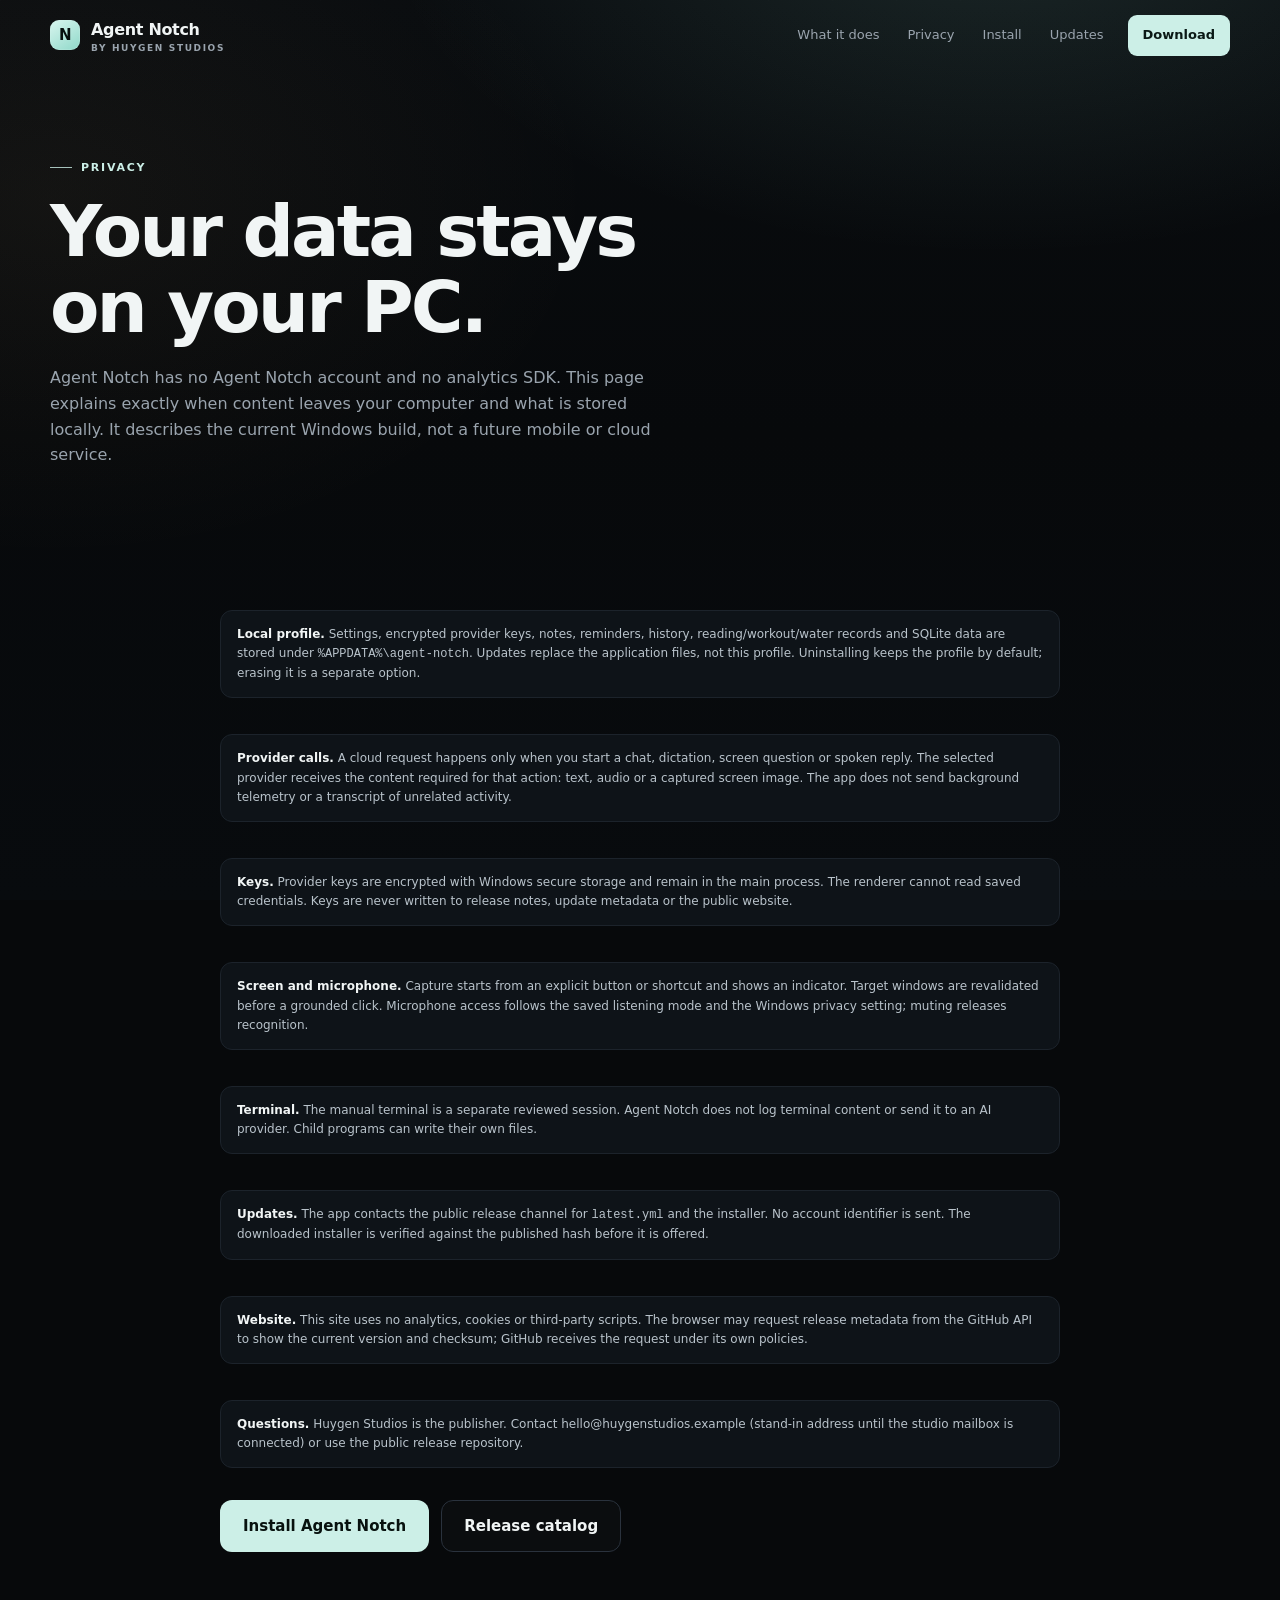
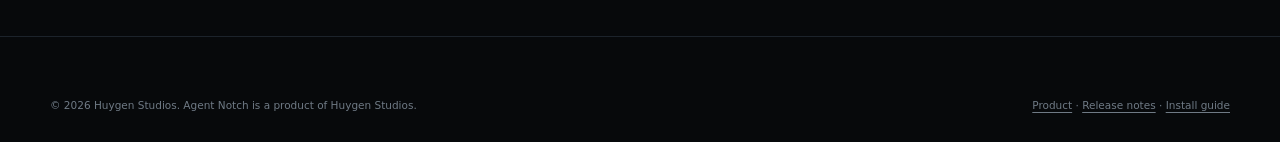
==== privacy.html @ 82a71ee0 "Add privacy policy and 0.18.0 release details" ====
<!doctype html>
<html lang="en" data-type="software">
<head>
<meta charset="utf-8">
<meta name="viewport" content="width=device-width, initial-scale=1, viewport-fit=cover">
<title>Agent Notch privacy — Huygen Studios</title>
<meta name="description" content="How Agent Notch handles local data, provider keys, screen capture, dictation and updates. No Agent Notch account, no analytics SDK.">
<meta name="page-type" content="software">
<meta name="site-kind" content="software">
<link rel="canonical" href="https://shravan-kumar-nalacharla.github.io/agent-notch-site/privacy.html">
<meta property="og:type" content="website">
<meta property="og:site_name" content="Huygen Studios">
<meta property="og:title" content="Agent Notch privacy — Huygen Studios">
<meta property="og:description" content="How Agent Notch handles local data, provider keys, screen capture, dictation and updates.">
<meta property="og:url" content="https://shravan-kumar-nalacharla.github.io/agent-notch-site/privacy.html">
<meta property="og:image" content="https://shravan-kumar-nalacharla.github.io/agent-notch-site/assets/og.png">
<meta name="twitter:card" content="summary_large_image">
<meta name="theme-color" content="#07090b">
<link rel="icon" href="assets/favicon.svg" type="image/svg+xml">
<link rel="apple-touch-icon" href="assets/icon-256.png">
<link rel="stylesheet" href="assets/site.css">
</head>
<body>
<a class="skip" href="#main">Skip to content</a>
<header class="site-head" id="siteHead">
  <div class="wrap">
    <a class="brand" href="./" aria-label="Agent Notch home"><span class="brand-mark" aria-hidden="true">N</span><span>Agent Notch<small>by Huygen Studios</small></span></a>
    <nav class="nav" aria-label="Main">
      <a href="./#features">What it does</a>
      <a href="privacy.html" aria-current="page">Privacy</a>
      <a href="./#install">Install</a>
      <a href="releases.html">Updates</a>
      <a class="nav-download" href="https://github.com/shravan-kumar-nalacharla/agent-notch-releases/releases/latest/download/Agent-Notch-Setup.exe">Download</a>
    </nav>
    <button class="menu-toggle" id="menuToggle" aria-label="Open menu" aria-expanded="false" aria-controls="siteHead"><span></span></button>
  </div>
</header>
<main id="main">
  <section class="releases-hero">
    <div class="wrap">
      <span class="eyebrow">Privacy</span>
      <h1>Your data stays<br>on your PC.</h1>
      <p>Agent Notch has no Agent Notch account and no analytics SDK. This page explains exactly when content leaves your computer and what is stored locally. It describes the current Windows build, not a future mobile or cloud service.</p>
    </div>
  </section>
  <section class="section-tight">
    <div class="wrap" style="max-width:840px">
      <div class="release-notes" style="display:grid;gap:18px">
        <article class="release-note"><strong>Local profile.</strong> Settings, encrypted provider keys, notes, reminders, history, reading/workout/water records and SQLite data are stored under <code>%APPDATA%\agent-notch</code>. Updates replace the application files, not this profile. Uninstalling keeps the profile by default; erasing it is a separate option.</article>
        <article class="release-note"><strong>Provider calls.</strong> A cloud request happens only when you start a chat, dictation, screen question or spoken reply. The selected provider receives the content required for that action: text, audio or a captured screen image. The app does not send background telemetry or a transcript of unrelated activity.</article>
        <article class="release-note"><strong>Keys.</strong> Provider keys are encrypted with Windows secure storage and remain in the main process. The renderer cannot read saved credentials. Keys are never written to release notes, update metadata or the public website.</article>
        <article class="release-note"><strong>Screen and microphone.</strong> Capture starts from an explicit button or shortcut and shows an indicator. Target windows are revalidated before a grounded click. Microphone access follows the saved listening mode and the Windows privacy setting; muting releases recognition.</article>
        <article class="release-note"><strong>Terminal.</strong> The manual terminal is a separate reviewed session. Agent Notch does not log terminal content or send it to an AI provider. Child programs can write their own files.</article>
        <article class="release-note"><strong>Updates.</strong> The app contacts the public release channel for <code>latest.yml</code> and the installer. No account identifier is sent. The downloaded installer is verified against the published hash before it is offered.</article>
        <article class="release-note"><strong>Website.</strong> This site uses no analytics, cookies or third-party scripts. The browser may request release metadata from the GitHub API to show the current version and checksum; GitHub receives the request under its own policies.</article>
        <article class="release-note"><strong>Questions.</strong> Huygen Studios is the publisher. Contact <a href="mailto:hello@huygenstudios.example">hello@huygenstudios.example</a> (stand-in address until the studio mailbox is connected) or use the public release repository.</article>
      </div>
      <div class="hero-actions"><a class="btn btn-primary" href="./#install">Install Agent Notch</a><a class="btn btn-ghost" href="releases.html">Release catalog</a></div>
    </div>
  </section>
</main>
<footer class="site-foot">
  <div class="wrap"><div class="foot-bottom" style="margin-top:0;border-top:0"><span>© 2026 Huygen Studios. Agent Notch is a product of Huygen Studios.</span><span><a href="./">Product</a> · <a href="releases.html">Release notes</a> · <a href="./#install">Install guide</a></span></div></div>
</footer>
<script src="assets/site.js" defer></script>
</body>
</html>
---- assets/site.css ----
:root{
  --bg:#07090b;
  --bg-soft:#0b0e12;
  --panel:#10151a;
  --panel-2:#161c23;
  --panel-3:#1d242d;
  --line:#2a323d;
  --line-soft:#1c232b;
  --text:#f1f5f5;
  --muted:#9aa4ae;
  --mint:#ccefe7;
  --mint-deep:#8fd8c9;
  --amber:#f1c27d;
  --danger:#ff8a8a;
  --radius:18px;
  --radius-sm:12px;
  --shadow:0 30px 90px rgba(0,0,0,.48);
  --wrap:1180px;
  --font:"Segoe UI Variable Text","Segoe UI",system-ui,-apple-system,sans-serif;
  --display:"Segoe UI Variable Display","Segoe UI",system-ui,-apple-system,sans-serif;
  --serif:"Iowan Old Style","Palatino Linotype",Georgia,serif;
}
*{box-sizing:border-box}
html{scroll-behavior:smooth;scroll-padding-top:88px}
body{margin:0;background:var(--bg);color:var(--text);font:16px/1.6 var(--font);-webkit-font-smoothing:antialiased;overflow-x:hidden}
body::before{content:"";position:fixed;inset:0;z-index:-2;background:
  radial-gradient(900px 480px at 78% -8%,rgba(143,216,201,.13),transparent 68%),
  radial-gradient(780px 520px at 4% 22%,rgba(241,194,125,.05),transparent 70%),
  linear-gradient(180deg,#090c0f 0%,#07090b 48%,#080b0e 100%)}
body::after{content:"";position:fixed;inset:0;z-index:-1;pointer-events:none;opacity:.22;background-image:linear-gradient(rgba(255,255,255,.028) 1px,transparent 1px),linear-gradient(90deg,rgba(255,255,255,.028) 1px,transparent 1px);background-size:64px 64px;mask-image:linear-gradient(180deg,#000 0%,transparent 72%)}
a{color:inherit;text-decoration:none}
button{font:inherit;color:inherit}
img{max-width:100%;display:block}
svg{display:block}
::selection{background:var(--mint);color:#0b1b18}
.skip{position:fixed;left:16px;top:-80px;z-index:100;background:var(--mint);color:#07100e;padding:10px 16px;border-radius:10px;font-weight:700;transition:top .2s}
.skip:focus{top:16px}
.wrap{width:min(var(--wrap),calc(100% - 48px));margin-inline:auto}
.eyebrow{display:inline-flex;align-items:center;gap:9px;font-size:11px;letter-spacing:.16em;text-transform:uppercase;color:var(--mint);font-weight:700}
.eyebrow::before{content:"";width:22px;height:1px;background:var(--mint);opacity:.8}
h1,h2,h3,h4{font-family:var(--display);letter-spacing:-.04em;line-height:1.05;margin:0;text-wrap:balance}
h1{font-size:clamp(46px,6.4vw,86px);font-weight:680}
h2{font-size:clamp(32px,4.4vw,56px);font-weight:650}
h3{font-size:22px;font-weight:650;letter-spacing:-.025em;line-height:1.2}
p{margin:0}
.muted{color:var(--muted)}
.serif{font-family:var(--serif);font-style:italic;font-weight:400;letter-spacing:-.02em}

/* header */
.site-head{position:fixed;top:0;left:0;right:0;z-index:50;height:72px;display:flex;align-items:center;border-bottom:1px solid transparent;transition:background .25s,border-color .25s,backdrop-filter .25s}
.site-head.scrolled{background:rgba(7,9,11,.78);border-bottom-color:var(--line-soft);backdrop-filter:blur(18px)}
.site-head .wrap{display:flex;align-items:center;justify-content:space-between;gap:24px}
.brand{display:flex;align-items:center;gap:11px;font-weight:700;letter-spacing:-.02em}
.brand-mark{width:30px;height:30px;border-radius:9px;background:linear-gradient(145deg,#d9f6ef,#8fd8c9);display:grid;place-items:center;color:#07100e;font-size:15px;font-weight:800;box-shadow:0 0 0 1px rgba(204,239,231,.24) inset}
.brand small{display:block;font-size:9px;letter-spacing:.18em;text-transform:uppercase;color:var(--muted);font-weight:700;line-height:1.2}
.nav{display:flex;align-items:center;gap:4px}
.nav a{font-size:13px;color:var(--muted);padding:9px 12px;border-radius:9px;transition:color .2s,background .2s}
.nav a:hover,.nav a:focus-visible{color:var(--text);background:rgba(255,255,255,.05)}
.nav .nav-download{background:var(--mint);color:#0b1916;font-weight:700;padding:10px 15px;margin-left:8px}
.nav .nav-download:hover{background:#dcf8f1;color:#07100e}
.menu-toggle{display:none;background:transparent;border:1px solid var(--line);border-radius:9px;width:42px;height:42px;place-items:center;cursor:pointer}
.menu-toggle span{display:block;width:17px;height:1.5px;background:currentColor;box-shadow:0 5px 0 currentColor,0 -5px 0 currentColor}

/* hero */
.hero{min-height:min(100svh,940px);padding:132px 0 64px;display:flex;align-items:center}
.hero-grid{display:grid;grid-template-columns:minmax(0,.93fr) minmax(520px,1.07fr);gap:64px;align-items:center}
.hero h1{margin:20px 0 0}
.hero h1 em{font-family:var(--serif);font-style:italic;font-weight:400;color:var(--mint);letter-spacing:-.03em}
.hero-lede{max-width:540px;margin:24px 0 0;color:#c3cbd2;font-size:clamp(17px,1.5vw,20px);line-height:1.6}
.hero-actions{display:flex;flex-wrap:wrap;gap:12px;margin:32px 0 0}
.btn{display:inline-flex;align-items:center;justify-content:center;gap:10px;min-height:52px;padding:0 22px;border-radius:12px;border:1px solid transparent;font-weight:700;font-size:15px;cursor:pointer;transition:transform .18s,background .18s,border-color .18s,color .18s}
.btn:hover{transform:translateY(-1px)}
.btn:active{transform:translateY(0)}
.btn-primary{background:var(--mint);color:#08120f}
.btn-primary:hover{background:#ddf8f1}
.btn-ghost{border-color:var(--line);background:rgba(255,255,255,.02);color:var(--text)}
.btn-ghost:hover{border-color:#56616e;background:rgba(255,255,255,.05)}
.btn svg{width:17px;height:17px}
.hero-facts{display:flex;flex-wrap:wrap;gap:10px 18px;margin:22px 0 0;color:var(--muted);font-size:12.5px}
.hero-facts span{display:inline-flex;align-items:center;gap:7px}
.hero-facts span::before{content:"";width:5px;height:5px;border-radius:50%;background:var(--mint);opacity:.8}
.hero-small{margin-top:18px;font-size:11.5px;color:#7f8994}
.hero-small a{color:#b9c2ca;text-decoration:underline;text-underline-offset:3px}

/* live island mock */
.stage{position:relative;padding:20px 0 0}
.stage-glow{position:absolute;inset:6% 2% 8%;background:radial-gradient(closest-side,rgba(143,216,201,.18),transparent 72%);filter:blur(10px);z-index:0}
.desktop{position:relative;z-index:1;border:1px solid var(--line);background:linear-gradient(180deg,#11161b,#0a0d10);border-radius:24px;padding:14px;box-shadow:var(--shadow)}
.desktop-bar{display:flex;align-items:center;justify-content:space-between;padding:0 6px 12px;color:#74808c;font-size:10.5px;letter-spacing:.08em;text-transform:uppercase}
.desktop-bar .lights{display:flex;gap:5px}
.desktop-bar i{width:6px;height:6px;border-radius:50%;background:#39424d}
.desktop-screen{position:relative;min-height:520px;border-radius:16px;background:
  radial-gradient(600px 320px at 50% -10%,rgba(204,239,231,.08),transparent 70%),
  linear-gradient(180deg,#0c1014,#080b0e);border:1px solid #1b222a;overflow:hidden;display:flex;flex-direction:column;align-items:center;padding:22px 22px 26px}
.desktop-screen .wall-label{position:absolute;left:18px;bottom:16px;font-size:10px;color:#5f6a76}
.island{width:100%;max-width:452px;margin-top:24px;border:1px solid #333d47;border-radius:20px;background:rgba(13,18,23,.96);box-shadow:0 24px 70px rgba(0,0,0,.5),0 0 0 1px rgba(204,239,231,.04) inset;overflow:hidden;transition:transform .4s cubic-bezier(.22,1,.36,1),opacity .3s}
.island.is-collapsed{transform:translateY(-18px) scale(.985);opacity:.35;pointer-events:none}
.island-top{display:flex;align-items:center;justify-content:space-between;gap:10px;padding:12px 14px 9px;border-bottom:1px solid #1d252d;font-size:11px;color:#9aa6b1}
.island-status{display:flex;align-items:center;gap:7px}
.island-status::before{content:"";width:6px;height:6px;border-radius:50%;background:var(--mint);box-shadow:0 0 10px rgba(204,239,231,.7)}
.island-controls{display:flex;gap:5px}
.island-controls button{width:28px;height:24px;border:0;border-radius:7px;background:transparent;color:#9aa6b1;display:grid;place-items:center;cursor:pointer;transition:background .2s,color .2s}
.island-controls button:hover{background:#202932;color:var(--text)}
.island-controls svg{width:13px;height:13px}
.island-body{padding:12px 14px 10px;min-height:270px}
.demo-panel[hidden]{display:none}
.demo-panel{animation:panel-in .32s cubic-bezier(.22,1,.36,1)}
@keyframes panel-in{from{opacity:0;transform:translateY(7px)}to{opacity:1;transform:none}}
.demo-kicker{display:flex;align-items:center;justify-content:space-between;font-size:10px;color:#77838f;letter-spacing:.09em;text-transform:uppercase;margin-bottom:9px}
.track{display:flex;gap:11px;align-items:center}
.track-art{width:44px;height:44px;border-radius:11px;flex:none;background:linear-gradient(145deg,#2a4a46,#15211f);display:grid;place-items:center;color:var(--mint)}
.track-art svg{width:20px;height:20px}
.track h4{font-size:14px;font-weight:650;letter-spacing:-.01em;margin:0;line-height:1.3}
.track p{font-size:10.5px;color:#8995a0;margin:2px 0 0}
.track-wave{display:flex;align-items:center;gap:2px;height:26px;margin-left:auto;flex:none}
.track-wave i{width:2px;border-radius:2px;background:#8fd8c9;opacity:.75;height:var(--h,30%)}
.seek{height:4px;background:#29323b;border-radius:99px;margin:14px 0 3px;position:relative;overflow:hidden}
.seek::before{content:"";position:absolute;inset:0 48% 0 0;background:var(--mint);border-radius:99px}
.time{display:flex;justify-content:space-between;font-size:9.5px;color:#7d8995;font-variant-numeric:tabular-nums}
.transport{display:flex;align-items:center;justify-content:center;gap:20px;margin:10px 0 4px}
.transport button{border:0;background:transparent;color:#b9c4cc;cursor:pointer;display:grid;place-items:center;width:30px;height:30px;border-radius:50%}
.transport button:hover{background:#202932;color:var(--text)}
.transport .play{width:38px;height:38px;background:var(--mint);color:#0b1a16}
.transport .play:hover{background:#dcf8f1}
.transport svg{width:16px;height:16px}
.lyrics-demo{padding-top:6px;min-height:82px;display:flex;flex-direction:column;justify-content:flex-end;gap:4px;overflow:hidden}
.lyrics-demo .prev{font-size:12.5px;color:#8c98a3;line-height:18px;display:-webkit-box;-webkit-line-clamp:2;-webkit-box-orient:vertical;overflow:hidden}
.lyrics-demo .now{font-size:17px;font-weight:700;line-height:22px;letter-spacing:-.01em;display:-webkit-box;-webkit-line-clamp:2;-webkit-box-orient:vertical;overflow:hidden}
.demo-chat{display:flex;flex-direction:column;gap:9px;min-height:250px}
.demo-msg{max-width:88%;padding:9px 11px;border-radius:11px;font-size:12.5px;line-height:1.5;color:#d6dde3;background:#1a222a}
.demo-msg.user{align-self:flex-end;background:#d7f3ec;color:#10201d;border-bottom-right-radius:4px}
.demo-msg.assistant{border-bottom-left-radius:4px}
.demo-composer{display:flex;align-items:center;gap:8px;margin-top:auto;border:1px solid #303a44;background:#0c1116;border-radius:11px;padding:8px 9px;color:#77838f;font-size:12px}
.demo-composer span{flex:1}
.demo-composer button{width:26px;height:26px;border-radius:50%;border:0;background:var(--mint);color:#0b1a16;display:grid;place-items:center}
.demo-focus{display:flex;flex-direction:column;align-items:center;justify-content:center;min-height:250px;gap:8px}
.demo-focus .timer{font-size:56px;font-weight:650;letter-spacing:-.05em;font-variant-numeric:tabular-nums}
.demo-focus .label{font-size:11px;color:#8c98a3}
.demo-focus .focus-actions{display:flex;gap:8px;margin-top:8px}
.demo-focus .focus-actions button{border:1px solid #38424d;background:#171f27;color:#d6dde3;border-radius:9px;padding:7px 12px;font-size:11px;cursor:pointer}
.demo-focus .focus-actions button:hover{background:#202a34}
.demo-water{display:flex;flex-direction:column;gap:12px;min-height:250px;justify-content:center}
.demo-water .water-head{display:flex;justify-content:space-between;align-items:end}
.demo-water .water-head strong{font-size:34px;letter-spacing:-.04em}
.demo-water .water-head span{font-size:11px;color:#8c98a3}
.glasses{display:flex;gap:6px}
.glasses i{height:36px;flex:1;border-radius:7px;border:1px solid #33404a;background:#151d24}
.glasses i.full{background:linear-gradient(180deg,#bcefe4,#7fd0bf);border-color:#a8e6d8}
.demo-water button{border:1px solid #38424d;background:#171f27;color:#d6dde3;border-radius:9px;padding:9px 12px;font-size:11px;cursor:pointer;align-self:flex-start}
.demo-tools{display:grid;grid-template-columns:1fr 1fr;gap:8px;min-height:250px}
.demo-tool{display:flex;align-items:center;gap:9px;padding:10px;border:1px solid #2b353f;border-radius:10px;background:#131a20;font-size:11px;color:#c6d0d8}
.demo-tool svg{width:15px;height:15px;color:var(--mint)}
.island-nav{display:flex;align-items:center;justify-content:center;gap:8px;padding:8px 12px 12px;border-top:1px solid #1d252d}
.island-nav button{position:relative;width:34px;height:34px;border:0;border-radius:10px;background:transparent;color:#7f8b97;display:grid;place-items:center;cursor:pointer;transition:background .18s,color .18s,transform .18s}
.island-nav button:hover{background:#1b242c;color:var(--text);transform:translateY(-1px)}
.island-nav button[aria-selected="true"]{background:#25312f;color:var(--mint)}
.island-nav svg{width:15px;height:15px}
.island-nav button::after{content:attr(data-tip);position:absolute;bottom:calc(100% + 8px);left:50%;transform:translateX(-50%) translateY(3px);background:#e8f6f2;color:#0b1714;font-size:10px;font-weight:700;white-space:nowrap;padding:5px 8px;border-radius:6px;opacity:0;pointer-events:none;transition:opacity .15s,transform .15s;box-shadow:0 8px 24px rgba(0,0,0,.35)}
.island-nav button:hover::after,.island-nav button:focus-visible::after{opacity:1;transform:translateX(-50%) translateY(0)}
.demo-note{display:flex;justify-content:space-between;align-items:center;gap:12px;margin-top:14px;color:#7f8b97;font-size:11px}
.demo-note button{border:0;background:transparent;color:#b9c4cc;font-size:11px;text-decoration:underline;text-underline-offset:3px;cursor:pointer}
@keyframes eq{0%,100%{transform:scaleY(.45)}50%{transform:scaleY(1)}}
.track-wave i{transform-origin:center;animation:eq 1.8s ease-in-out infinite;animation-delay:calc(var(--d,0) * -0.12s)}
@media(prefers-reduced-motion:reduce){*{animation-duration:.001ms!important;animation-iteration-count:1!important;transition-duration:.001ms!important;scroll-behavior:auto!important}.track-wave i{height:30%}}

/* sections */
section{position:relative}
.section{padding:110px 0}
.section-tight{padding:84px 0}
.section-head{display:flex;justify-content:space-between;align-items:end;gap:32px;margin-bottom:48px}
.section-head .lede{max-width:470px;color:var(--muted);font-size:15px;line-height:1.65}
.rule{height:1px;background:var(--line-soft);width:100%}
.feature-grid{display:grid;grid-template-columns:repeat(12,1fr);gap:14px}
.feature{border:1px solid var(--line-soft);background:linear-gradient(180deg,rgba(22,28,35,.7),rgba(12,16,20,.55));border-radius:var(--radius);padding:26px;min-height:230px;display:flex;flex-direction:column;justify-content:space-between;transition:transform .22s,border-color .22s,background .22s}
.feature:hover{transform:translateY(-2px);border-color:#3a4652;background:linear-gradient(180deg,rgba(27,35,43,.8),rgba(12,16,20,.65))}
.feature.span-5{grid-column:span 5}.feature.span-7{grid-column:span 7}.feature.span-4{grid-column:span 4}.feature.span-6{grid-column:span 6}.feature.span-8{grid-column:span 8}
.feature-icon{width:38px;height:38px;border-radius:10px;border:1px solid #34414b;background:#131b22;display:grid;place-items:center;color:var(--mint);margin-bottom:34px}
.feature-icon svg{width:18px;height:18px}
.feature p{color:var(--muted);font-size:13.5px;line-height:1.6;margin-top:8px;max-width:46ch}
.feature .fact{display:inline-block;margin-top:18px;font-size:10.5px;color:var(--mint);letter-spacing:.06em;text-transform:uppercase}

.split{display:grid;grid-template-columns:1fr 1fr;gap:64px;align-items:center}
.split-copy p{color:var(--muted);margin-top:18px;max-width:48ch}
.split-copy h2{margin-top:16px}
.split-copy .btn{margin-top:26px}
.quote-card{border:1px solid var(--line-soft);border-radius:22px;background:linear-gradient(160deg,#121920,#0a0e12);padding:30px;position:relative;overflow:hidden}
.quote-card::before{content:"";position:absolute;inset:0;background:radial-gradient(360px 220px at 82% 0%,rgba(204,239,231,.1),transparent 70%);pointer-events:none}
.quote-card blockquote{margin:0;font-family:var(--serif);font-size:clamp(23px,2.5vw,32px);line-height:1.35;letter-spacing:-.02em;color:#eaf2ef;position:relative}
.quote-card footer{margin-top:22px;display:flex;align-items:center;gap:10px;font-size:11px;color:#8d99a4}
.quote-card footer::before{content:"";width:24px;height:1px;background:var(--mint);opacity:.7}
.checks{list-style:none;padding:0;margin:24px 0 0;display:grid;gap:11px}
.checks li{display:flex;gap:10px;align-items:flex-start;color:#c6cfd6;font-size:13.5px}
.checks svg{width:16px;height:16px;color:var(--mint);flex:none;margin-top:2px}

/* install */
.install{display:grid;grid-template-columns:.9fr 1.1fr;gap:70px;align-items:start}
.steps{counter-reset:step;display:grid;gap:0}
.step{display:grid;grid-template-columns:34px 1fr;gap:16px;padding:22px 0;border-bottom:1px solid var(--line-soft);counter-increment:step}
.step:first-child{padding-top:0}
.step::before{content:counter(step,decimal-leading-zero);font-size:11px;font-weight:700;color:var(--mint);letter-spacing:.08em;padding-top:3px}
.step h3{font-size:16px;letter-spacing:-.01em}
.step p{color:var(--muted);font-size:13px;margin-top:5px;max-width:56ch}
.step code{font:11.5px/1.4 ui-monospace,SFMono-Regular,Consolas,monospace;background:#161d24;border:1px solid #2a343e;padding:2px 6px;border-radius:5px;color:#d7e1e8;overflow-wrap:anywhere}
.notice{border:1px solid #4c3f2c;background:linear-gradient(180deg,rgba(241,194,125,.1),rgba(241,194,125,.03));border-radius:12px;padding:14px 16px;margin-top:22px;font-size:12px;color:#e6d3b4;line-height:1.6}
.notice strong{color:#ffe6bd}
.install-card{border:1px solid var(--line);background:linear-gradient(180deg,#12181e,#0a0e12);border-radius:22px;padding:28px;box-shadow:var(--shadow)}
.install-card h3{font-size:18px}
.version-row{display:flex;align-items:center;justify-content:space-between;gap:10px;padding:14px 0;border-bottom:1px solid var(--line-soft);font-size:12px;color:var(--muted)}
.version-row strong{color:var(--text);font-size:13px}
.version-pill{display:inline-flex;font-size:10px;font-weight:700;letter-spacing:.07em;text-transform:uppercase;background:rgba(204,239,231,.1);color:var(--mint);border:1px solid rgba(204,239,231,.2);padding:4px 8px;border-radius:99px}
.hash{margin-top:16px;font:10.5px/1.7 ui-monospace,SFMono-Regular,Consolas,monospace;color:#8b97a2;overflow-wrap:anywhere}
.hash a{color:#c6d1d8;text-decoration:underline;text-underline-offset:3px}
.install-card .btn{width:100%;margin-top:18px}
.install-card small{display:block;margin-top:12px;font-size:10.5px;color:#78838e;text-align:center}

/* updates / release strip */
.release-feature{display:grid;grid-template-columns:1fr 1fr;gap:56px;align-items:start}
.release-list{display:grid;gap:0;border-top:1px solid var(--line-soft)}
.release-row{display:grid;grid-template-columns:120px 1fr auto;gap:18px;align-items:start;padding:18px 0;border-bottom:1px solid var(--line-soft);transition:background .2s}
.release-row:hover{background:rgba(255,255,255,.025)}
.release-row .v{font-size:12px;font-weight:700;color:var(--mint);letter-spacing:.03em}
.release-row .d{font-size:11px;color:#7d8893;padding-top:2px}
.release-row h4{font-size:14px;letter-spacing:-.01em}
.release-row p{font-size:12px;color:var(--muted);margin-top:3px}
.release-row .arrow{color:#6e7a85;font-size:18px;padding-top:3px}
.timeline{display:grid;gap:0;border-left:1px solid var(--line);margin-left:8px}
.timeline article{position:relative;padding:0 0 34px 30px}
.timeline article::before{content:"";position:absolute;left:-5px;top:6px;width:9px;height:9px;border-radius:50%;background:var(--mint);box-shadow:0 0 0 4px var(--bg)}
.timeline article:last-child{padding-bottom:0}
.timeline .when{font-size:11px;color:#7f8a95;letter-spacing:.03em}
.timeline h3{margin:6px 0 8px;font-size:21px}
.timeline ul{margin:10px 0 0;padding-left:18px;color:var(--muted);font-size:13px;line-height:1.65}
.timeline .tag{display:inline-block;margin-left:8px;font-size:9px;letter-spacing:.08em;text-transform:uppercase;color:#0b1916;background:var(--mint);border-radius:4px;padding:2px 5px;font-weight:800;vertical-align:2px}
.timeline .tag.old{background:#28333c;color:#b6c2cb}

/* faq */
.faq{display:grid;grid-template-columns:.8fr 1.2fr;gap:60px;align-items:start}
.faq-list{border-top:1px solid var(--line-soft)}
.faq-list details{border-bottom:1px solid var(--line-soft);padding:0}
.faq-list summary{list-style:none;cursor:pointer;display:flex;justify-content:space-between;align-items:center;gap:20px;padding:20px 0;font-size:15px;font-weight:650;letter-spacing:-.01em}
.faq-list summary::-webkit-details-marker{display:none}
.faq-list summary::after{content:"+";font-size:20px;color:var(--mint);font-weight:400;transition:transform .2s}
.faq-list details[open] summary::after{transform:rotate(45deg)}
.faq-list p{color:var(--muted);font-size:13.5px;line-height:1.7;padding:0 30px 20px 0;max-width:70ch}

/* footer */
.site-foot{border-top:1px solid var(--line-soft);padding:42px 0 30px;background:#07090b}
.foot-grid{display:flex;justify-content:space-between;gap:40px;align-items:start}
.foot-brand p{color:var(--muted);font-size:12px;max-width:330px;margin-top:12px}
.foot-links{display:flex;gap:44px}
.foot-col h4{font-size:10px;text-transform:uppercase;letter-spacing:.14em;color:#7d8893;margin-bottom:12px}
.foot-col a{display:block;font-size:12.5px;color:#b1bbc4;padding:4px 0}
.foot-col a:hover{color:var(--mint)}
.foot-bottom{display:flex;justify-content:space-between;gap:20px;margin-top:38px;padding-top:18px;border-top:1px solid var(--line-soft);font-size:10.5px;color:#6f7a85}
.foot-bottom a{text-decoration:underline;text-underline-offset:3px}

/* releases page */
.releases-hero{padding:150px 0 40px}
.releases-hero h1{font-size:clamp(40px,6vw,72px);max-width:900px;margin-top:18px}
.releases-hero p{color:var(--muted);max-width:620px;margin-top:20px;font-size:16px}
.release-layout{display:grid;grid-template-columns:260px 1fr;gap:64px;padding:50px 0 100px;align-items:start}
.release-aside{position:sticky;top:100px}
.release-aside h3{font-size:12px;text-transform:uppercase;letter-spacing:.14em;color:#7f8a95;margin-bottom:12px}
.release-aside a{display:block;font-size:12px;color:#aab4bd;padding:6px 0}
.release-aside a:hover{color:var(--mint)}
.release-body .lede{color:var(--muted);font-size:15px;max-width:70ch;margin-bottom:34px}
.release-body .timeline article{padding-bottom:42px}
.release-body .timeline h2{font-size:clamp(24px,2.6vw,34px);margin:6px 0 12px}
.release-body .timeline p{color:var(--muted);font-size:13.5px;max-width:72ch}
.release-body .timeline ul{max-width:72ch}
.release-note{border:1px solid var(--line-soft);background:#0e1318;border-radius:12px;padding:14px 16px;margin:18px 0 0;font-size:12px;color:#b9c3cb}
.release-note strong{color:var(--text)}

@media(max-width:1080px){
  .hero-grid{grid-template-columns:1fr;gap:40px}
  .hero{min-height:auto;padding-top:118px}
  .stage{max-width:680px}
  .feature.span-5,.feature.span-7,.feature.span-4,.feature.span-6,.feature.span-8{grid-column:span 6}
  .split,.install,.release-feature,.faq{grid-template-columns:1fr;gap:36px}
  .release-layout{grid-template-columns:1fr}
  .release-aside{position:static;display:flex;flex-wrap:wrap;gap:6px 18px}
  .release-aside h3{width:100%}
}
@media(max-width:760px){
  .wrap{width:calc(100% - 36px)}
  .nav{display:none}
  .menu-toggle{display:grid}
  .site-head.open .nav{display:flex;position:absolute;top:72px;left:18px;right:18px;flex-direction:column;align-items:stretch;background:#0c1116;border:1px solid var(--line);border-radius:14px;padding:8px;box-shadow:var(--shadow)}
  .site-head.open .nav a{padding:12px}
  .site-head.open .nav .nav-download{margin:6px 0 0;text-align:center}
  .hero{padding:104px 0 34px}
  .hero-lede{font-size:16px;margin-top:18px}
  .hero-actions{margin-top:24px}
  .hero-facts,.hero-small{display:none}
  .stage{padding-top:8px}
  h1{font-size:clamp(40px,12vw,60px)}
  .section{padding:80px 0}
  .section-head{display:block;margin-bottom:30px}
  .section-head .lede{margin-top:16px}
  .feature-grid{grid-template-columns:1fr}
  .feature.span-5,.feature.span-7,.feature.span-4,.feature.span-6,.feature.span-8{grid-column:auto}
  .feature{min-height:0;padding:22px}
  .feature-icon{margin-bottom:26px}
  .desktop-screen{min-height:0;padding:16px 10px 20px}
  .island{max-width:100%}
  .island-body{min-height:260px}
  .desktop-screen .wall-label{display:none}
  .foot-grid{display:block}
  .foot-links{margin-top:30px;gap:34px;flex-wrap:wrap}
  .foot-bottom{display:block;line-height:1.9}
  .foot-bottom span{display:block}
  .release-row{grid-template-columns:1fr auto;gap:6px 14px}
  .release-row .d{grid-column:1;grid-row:2}
  .release-row .arrow{grid-column:2;grid-row:1/3}
  .releases-hero{padding-top:120px}
  .timeline article{padding-left:24px}
  .install-card{padding:22px}
}
@media(max-width:390px){
  .hero-actions .btn{width:100%}
  .island-body{padding:10px}
  .track-wave{display:none}
  .island-nav{gap:3px;padding-inline:7px}
  .island-nav button{width:31px}
  .demo-note{display:block}
  .demo-note button{margin-top:8px}
}
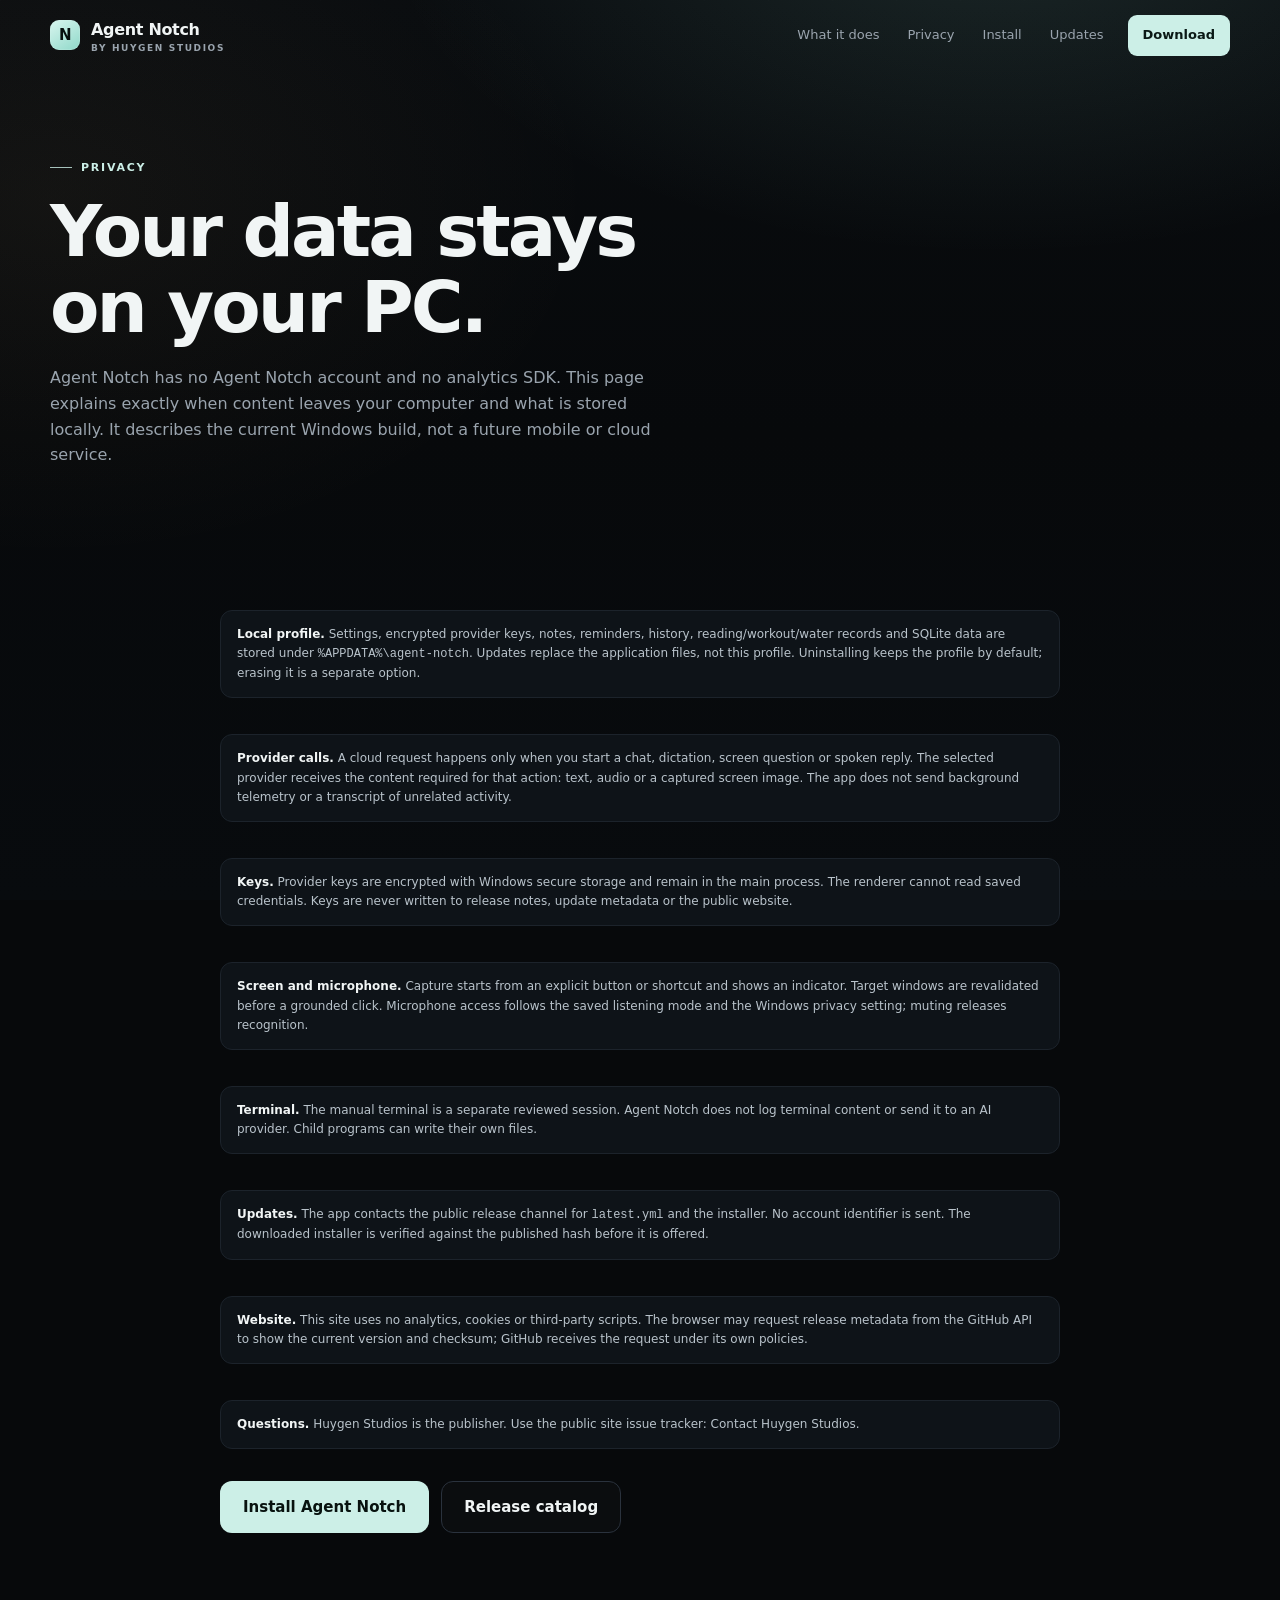
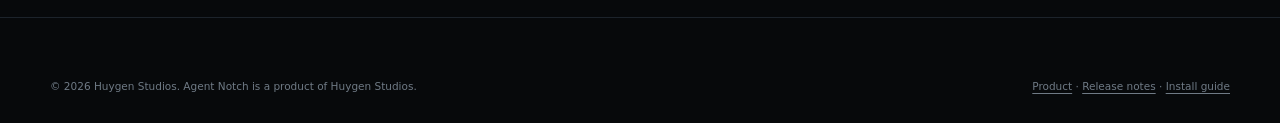
==== commit 3df71297: "Use the public issue tracker as the contact path" ====
--- a/privacy.html
+++ b/privacy.html
@@ -53,7 +53,7 @@
         <article class="release-note"><strong>Terminal.</strong> The manual terminal is a separate reviewed session. Agent Notch does not log terminal content or send it to an AI provider. Child programs can write their own files.</article>
         <article class="release-note"><strong>Updates.</strong> The app contacts the public release channel for <code>latest.yml</code> and the installer. No account identifier is sent. The downloaded installer is verified against the published hash before it is offered.</article>
         <article class="release-note"><strong>Website.</strong> This site uses no analytics, cookies or third-party scripts. The browser may request release metadata from the GitHub API to show the current version and checksum; GitHub receives the request under its own policies.</article>
-        <article class="release-note"><strong>Questions.</strong> Huygen Studios is the publisher. Contact <a href="mailto:hello@huygenstudios.example">hello@huygenstudios.example</a> (stand-in address until the studio mailbox is connected) or use the public release repository.</article>
+        <article class="release-note"><strong>Questions.</strong> Huygen Studios is the publisher. Use the public site issue tracker: <a href="https://github.com/shravan-kumar-nalacharla/agent-notch-site/issues">Contact Huygen Studios</a>.</article>
       </div>
       <div class="hero-actions"><a class="btn btn-primary" href="./#install">Install Agent Notch</a><a class="btn btn-ghost" href="releases.html">Release catalog</a></div>
     </div>
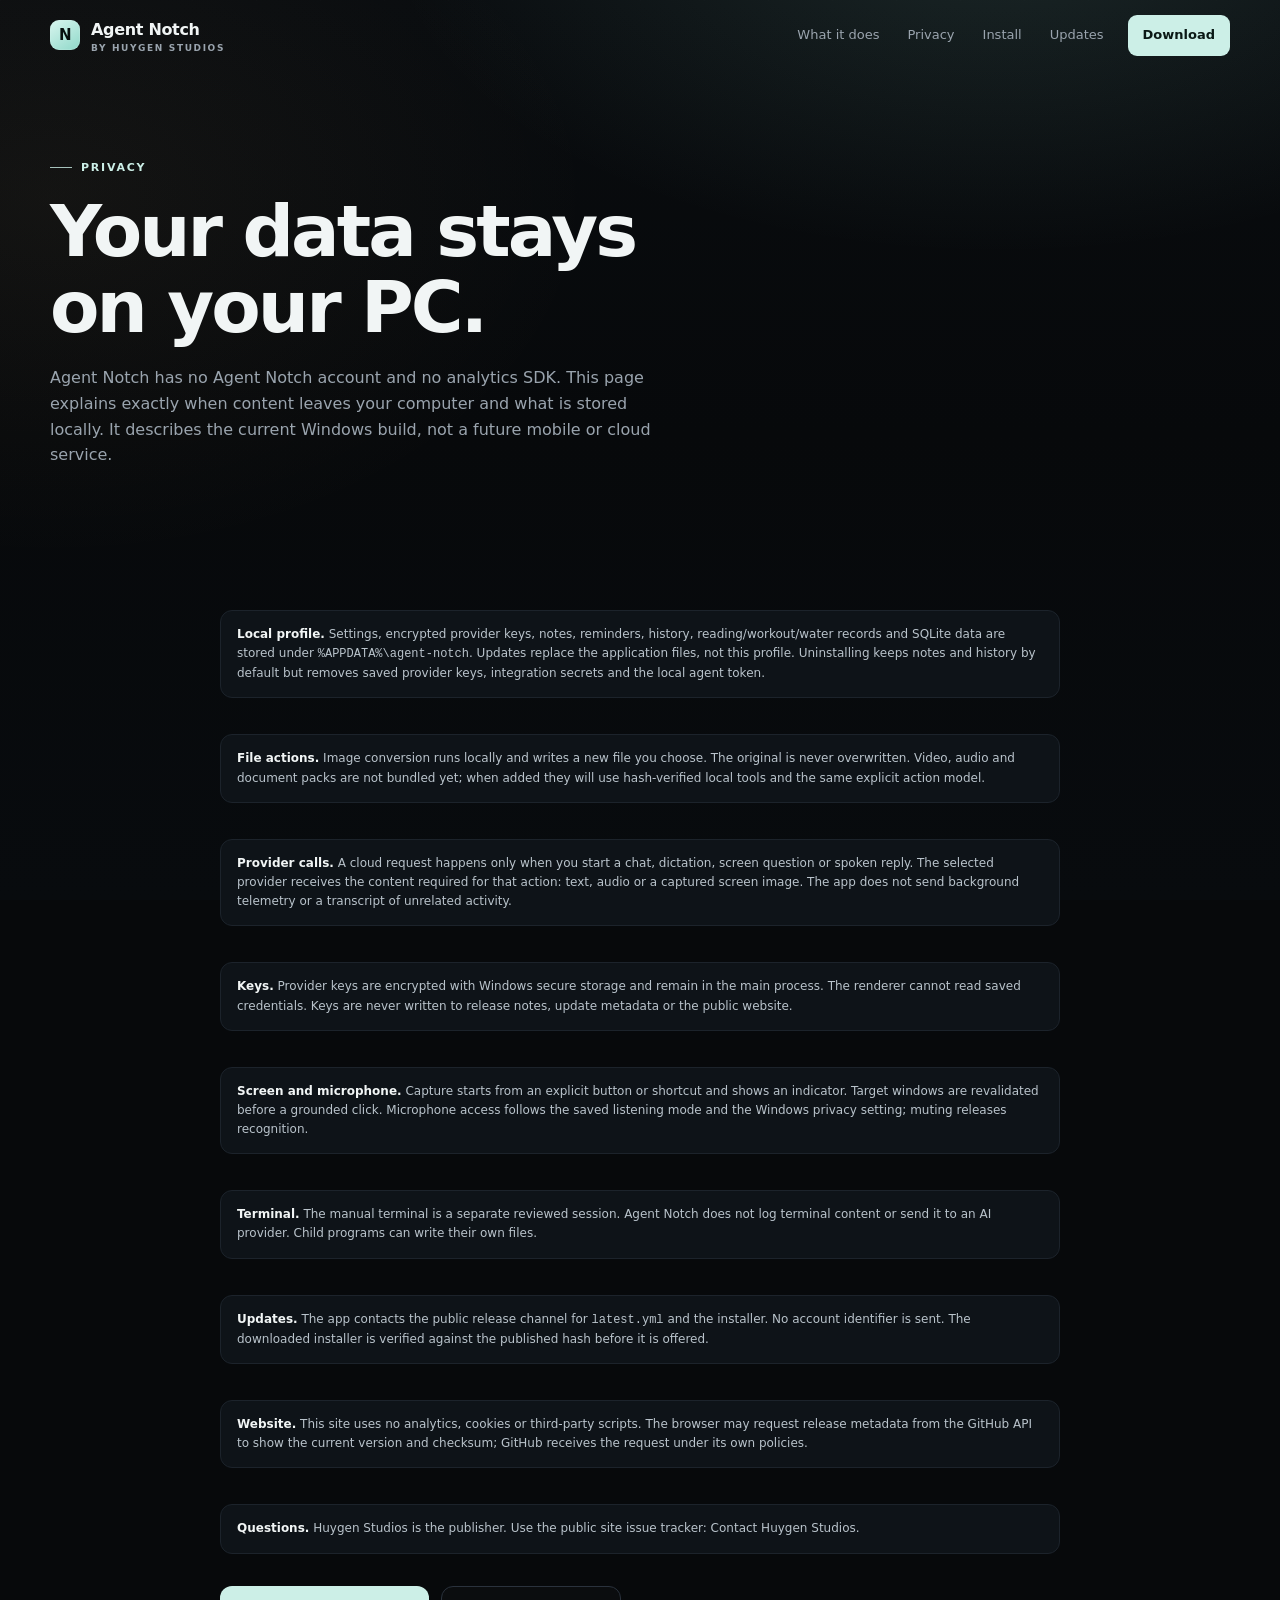
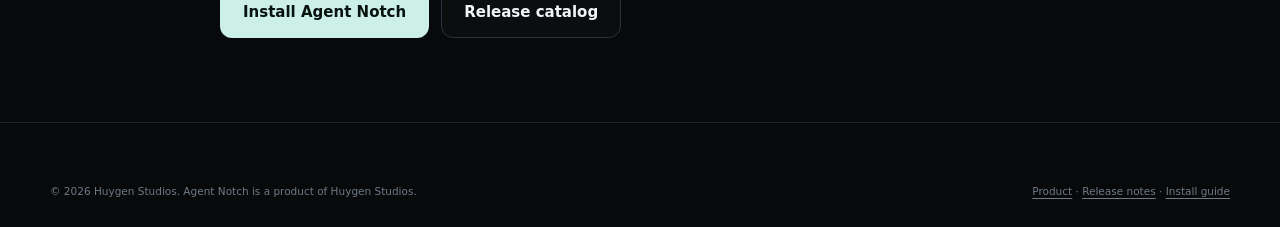
==== commit 1d258e0f: "Publish 0.19.0 notes, file actions and agent face" ====
--- a/privacy.html
+++ b/privacy.html
@@ -46,7 +46,8 @@
   <section class="section-tight">
     <div class="wrap" style="max-width:840px">
       <div class="release-notes" style="display:grid;gap:18px">
-        <article class="release-note"><strong>Local profile.</strong> Settings, encrypted provider keys, notes, reminders, history, reading/workout/water records and SQLite data are stored under <code>%APPDATA%\agent-notch</code>. Updates replace the application files, not this profile. Uninstalling keeps the profile by default; erasing it is a separate option.</article>
+        <article class="release-note"><strong>Local profile.</strong> Settings, encrypted provider keys, notes, reminders, history, reading/workout/water records and SQLite data are stored under <code>%APPDATA%\agent-notch</code>. Updates replace the application files, not this profile. Uninstalling keeps notes and history by default but removes saved provider keys, integration secrets and the local agent token.</article>
+        <article class="release-note"><strong>File actions.</strong> Image conversion runs locally and writes a new file you choose. The original is never overwritten. Video, audio and document packs are not bundled yet; when added they will use hash-verified local tools and the same explicit action model.</article>
         <article class="release-note"><strong>Provider calls.</strong> A cloud request happens only when you start a chat, dictation, screen question or spoken reply. The selected provider receives the content required for that action: text, audio or a captured screen image. The app does not send background telemetry or a transcript of unrelated activity.</article>
         <article class="release-note"><strong>Keys.</strong> Provider keys are encrypted with Windows secure storage and remain in the main process. The renderer cannot read saved credentials. Keys are never written to release notes, update metadata or the public website.</article>
         <article class="release-note"><strong>Screen and microphone.</strong> Capture starts from an explicit button or shortcut and shows an indicator. Target windows are revalidated before a grounded click. Microphone access follows the saved listening mode and the Windows privacy setting; muting releases recognition.</article>
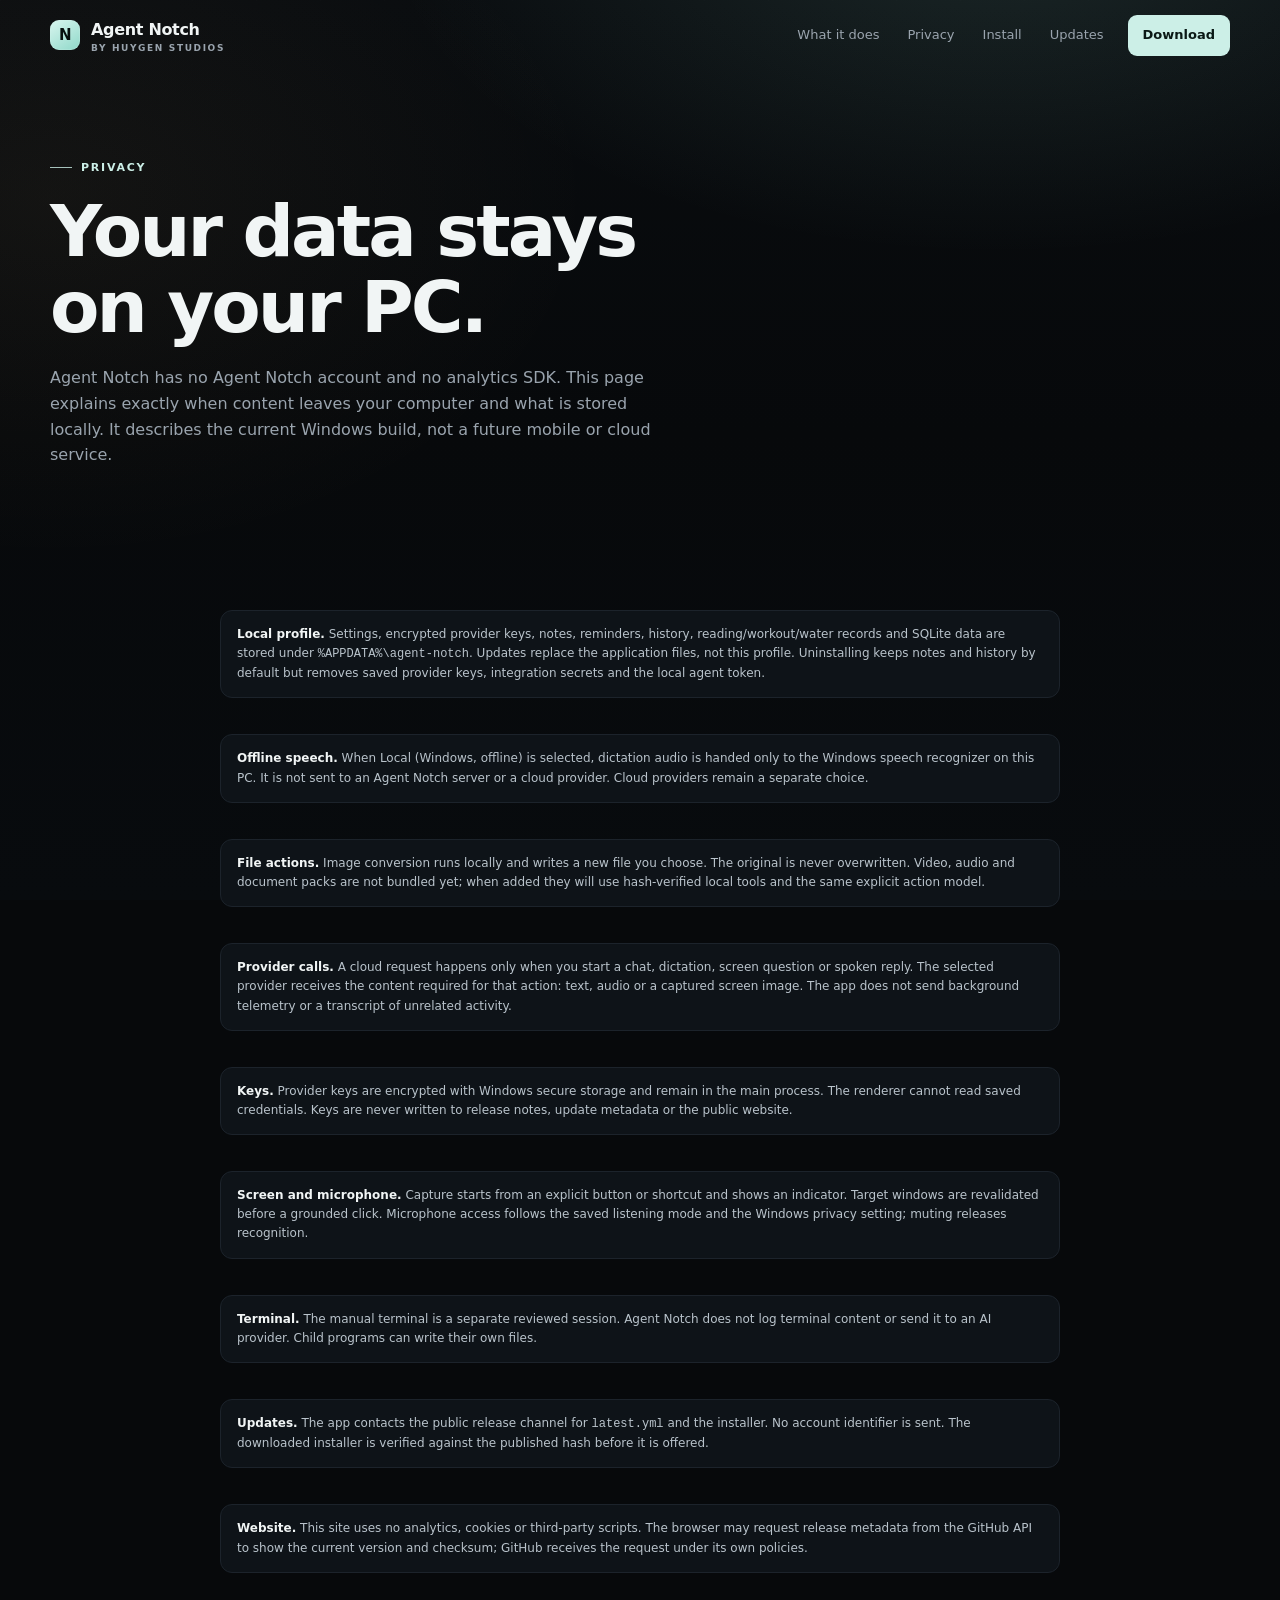
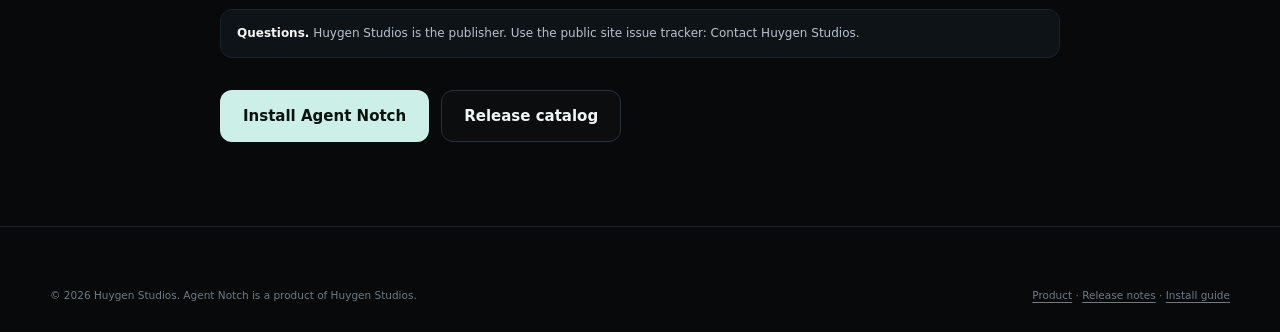
==== commit d5262b98: "Publish 0.20.0 local speech release" ====
--- a/privacy.html
+++ b/privacy.html
@@ -47,6 +47,7 @@
     <div class="wrap" style="max-width:840px">
       <div class="release-notes" style="display:grid;gap:18px">
         <article class="release-note"><strong>Local profile.</strong> Settings, encrypted provider keys, notes, reminders, history, reading/workout/water records and SQLite data are stored under <code>%APPDATA%\agent-notch</code>. Updates replace the application files, not this profile. Uninstalling keeps notes and history by default but removes saved provider keys, integration secrets and the local agent token.</article>
+        <article class="release-note"><strong>Offline speech.</strong> When Local (Windows, offline) is selected, dictation audio is handed only to the Windows speech recognizer on this PC. It is not sent to an Agent Notch server or a cloud provider. Cloud providers remain a separate choice.</article>
         <article class="release-note"><strong>File actions.</strong> Image conversion runs locally and writes a new file you choose. The original is never overwritten. Video, audio and document packs are not bundled yet; when added they will use hash-verified local tools and the same explicit action model.</article>
         <article class="release-note"><strong>Provider calls.</strong> A cloud request happens only when you start a chat, dictation, screen question or spoken reply. The selected provider receives the content required for that action: text, audio or a captured screen image. The app does not send background telemetry or a transcript of unrelated activity.</article>
         <article class="release-note"><strong>Keys.</strong> Provider keys are encrypted with Windows secure storage and remain in the main process. The renderer cannot read saved credentials. Keys are never written to release notes, update metadata or the public website.</article>
